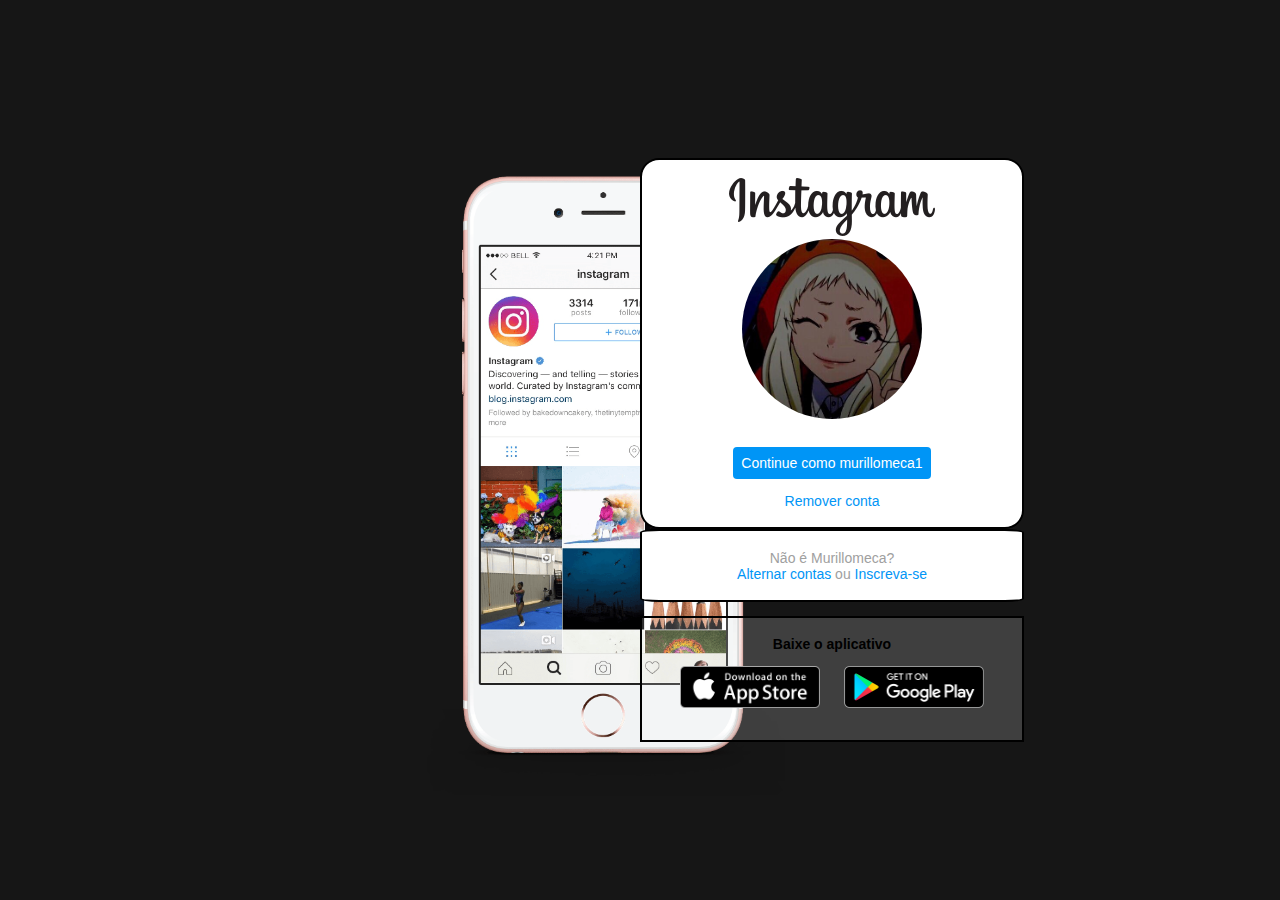
==== index.html @ edb05762 "Rename Instagram.html to index.html" ====
<!DOCTYPE html>
<html lang="en">
    <head>
        <meta charset="UTF-8">
        <meta name="viewport" content="width=device-width, initial-scale=1.0">
        <title>Instagram</title>
        <link rel="stylesheet" href="estilos/style.css">
        <link rel="shortcut icon" href="imagens/instagram.png">
    </head>

    <body>
        <div class="instagram-wrapper">
            <div class="instagram-phone">
                <img src="imagens/instagram-celular.png" alt="celular">
            </div>
                <div class="instagram-continue">
                    <div class="grupo">
                        <div clas="instagram-logo">
                            <img src="imagens/instagram-logo.png" alt="instagram-logo">
                        </div>
                        <div class="foto-perfil">
                            <img src="imagens/foto1.jpg" alt="foto-de-perfil">
                        </div>
                        <a href="#" class="instagram-login"> Continue como murillomeca1 </a>
                        <a href="#" class="instagram-logout"> Remover conta </a>
                    </div>

                    <div class="grupo">
                        <p class="not-account">Não é Murillomeca?</p>
                        <p class="not-account">
                            <span class="link-blue">Alternar contas</span>
                            ou
                            <span class="link-blue">Inscreva-se</span>
                        </p>
                    </div>

                    <div class="get-the-app">
                        <p class="get-app"><p"><strong>Baixe o aplicativo</strong></p>
                        <div class="download">
                            <div class="apple-logo">
                                <a href="#"><img src="./imagens/apple-button.png" alt="Botao apple"></a>
                            </div>  
                            <div class="google-logo">
                                <a href="#"><img src="./imagens/googleplay-button.png" alt="gogleplay botao"></a>
                            </div>
                        </div>
                    </div>
                </div>
            
        </div>

</html>
---- estilos/style.css ----
* {
    padding: 0;
    margin: 0;
    box-sizing: border-box;
    font-family: sans-serif;
    font-size: 14px;
}

/*Corpo */

body{
    width: 100%;
    min-height: 100vh;
    padding: 0;
    margin: 0;
    background-color: rgb(22, 22, 22);
    
    display: flex;
    justify-content: center;
}


.instagram-wrapper{
    display: flex;
    justify-content: start;
    align-items: center;
    width: 60%;
    height:100vh;
}

.instagram-phone{
    display: flex;
    justify-content: space-around;
    align-items: center;

    width: 50%;
}

.instagram-phone img{
    height: 50rem;
}

    .instagram-continue{
        display: flex;
        justify-content: space-around;
        flex-direction: column;
        align-items: center;

        width: 50%;
        min-height: 34rem;
    }
    .grupo{
        display: flex;
        justify-content: space-between;
        flex-direction: column;
        align-items: center;

        background-color: #ffffff;
        width: 100%;
        padding: 1.3rem 0;
        border: 2px solid black;
        border-radius: 5%;
    }

    .grupo:nth-child(1) {
        min-height: 19rem;
    }


    .instagram-logo img {
        height: 3rem;
    }

    .foto-perfil img{
        display: flex;
        justify-content: center;
        align-items: center; 

        width: 20vh;
        border-radius: 50%;
        overflow: hidden;
    }

    .instagram-login{
        display: flex;
        justify-content: center;
        align-items: center;
        
        text-decoration: none;

        background-color: #0095f6;
        color: white;
        padding: 8px;
        border-radius: 4px;
        margin-top: 2rem;
    }

    .instagram-logout{
        color: #0095f6;
        margin-top: 1rem;
        text-decoration: none;
    }

    .not-account{
        color: rgb(160, 160, 160);
    }

    .link-blue{
        color: #0095f6;
    }

        .get-the-app {
            display: flex;
            justify-content: center;
            flex-direction: column;
            align-items: center;
            width: 100%;
            padding: 1.3rem 0;
            margin-top: 1rem;

            background-color: rgba(255, 255, 255, 0.178);
            border: 2px solid black;
        }

        .download{
            display: flex;
            justify-content: space-evenly;
            align-items: center;
            width: 100%;

            padding: 1rem;
        }

        .apple-logo img{
            display: flex;
            flex-direction: row;

            padding: 0%;
            margin: 0%;

            height: 3rem;
            width: 10rem;
        }

        .google-logo img{
            display: flex;
            flex-direction: row;

            padding: 0%;
            margin: 0%;

            height: 3rem;
            width: 10rem;
        }

/*Layout responsivo*/

        @media (max-width: 1024px) { 
            .instagram-wrapper {
                width: 80%;
            }
        }

        @media (max-width: 650px) { 
            .instagram-wrapper {
                width: 90%;
            }

            .instagram-phone {
                display: none;
            }

            .instagram-continue{
                width: 100%;
            }
            
            .grupo {
                border: 1px solid transparent;
            }

        }
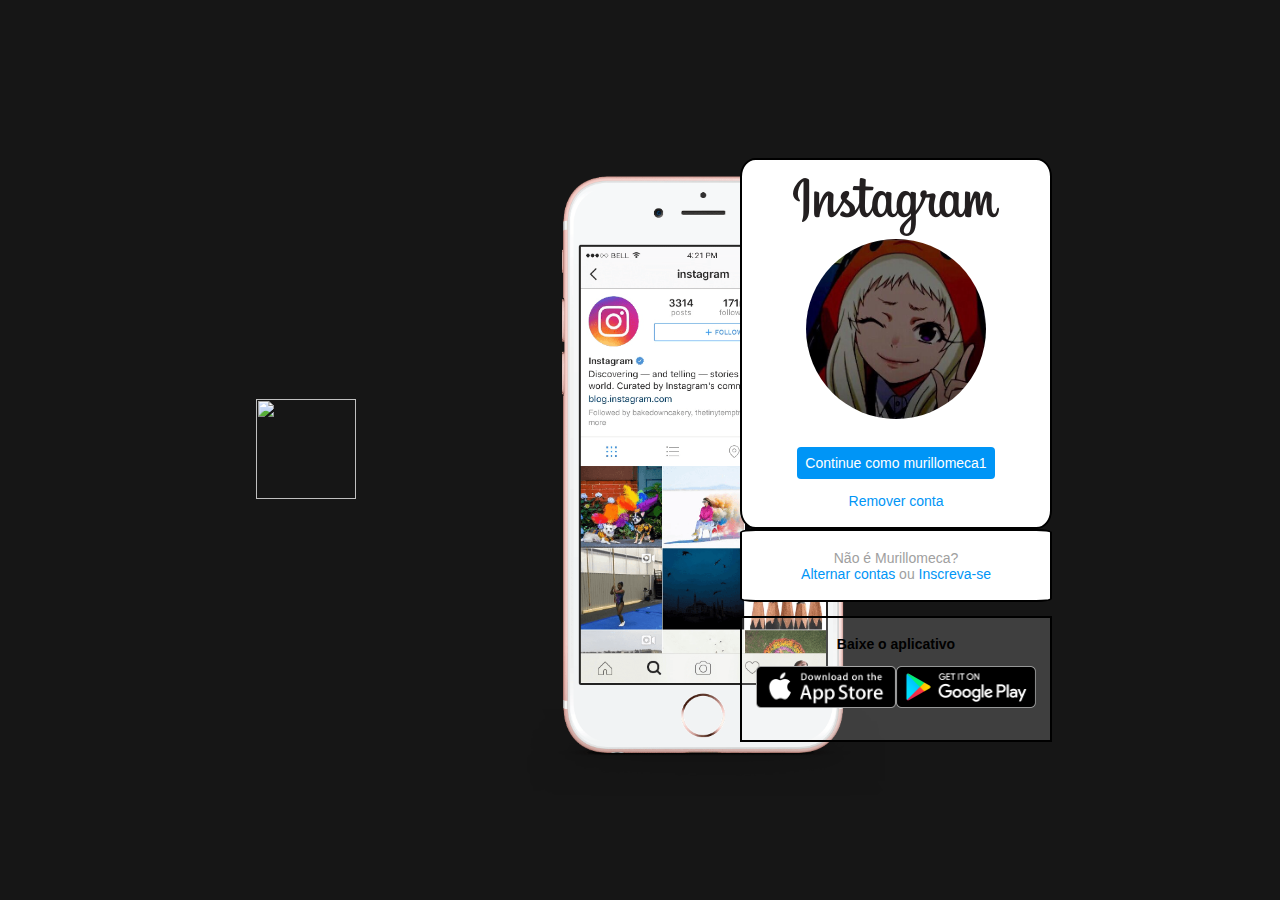
==== commit 767231d9: "Fix bug scroll" ====
--- a/index.html
+++ b/index.html
@@ -8,12 +8,19 @@
         <link rel="shortcut icon" href="imagens/instagram.png">
     </head>
 
-    <body>
+    <body id="body">
+        
         <div class="instagram-wrapper">
+
+            <div class="cor">
+                <img src="imagens/abajur.png" class="cor" onclick="Troca()" width="100" height="100" alt="">
+            </div>
+
             <div class="instagram-phone">
                 <img src="imagens/instagram-celular.png" alt="celular">
             </div>
-                <div class="instagram-continue">
+
+            <div class="instagram-continue">
                     <div class="grupo">
                         <div clas="instagram-logo">
                             <img src="imagens/instagram-logo.png" alt="instagram-logo">
@@ -32,7 +39,7 @@
                             ou
                             <span class="link-blue">Inscreva-se</span>
                         </p>
-                    </div>
+                    </div><!--Fecha grupo-->
 
                     <div class="get-the-app">
                         <p class="get-app"><p"><strong>Baixe o aplicativo</strong></p>
@@ -44,9 +51,11 @@
                                 <a href="#"><img src="./imagens/googleplay-button.png" alt="gogleplay botao"></a>
                             </div>
                         </div>
-                    </div>
-                </div>
-            
-        </div>
+                    </div><!--Fecha Get the app-->
+            </div> <!--Fecha instagram-continue-->  
+        </div><!--Fecha instagram-wrapper-->
 
+        <script src="js/jquery-1.11.1.min.js"></script>
+        <script src="js/setup.js"></script>
+    </body>
 </html>
--- a/estilos/style.css
+++ b/estilos/style.css
@@ -17,6 +17,14 @@
     
     display: flex;
     justify-content: center;
+}
+
+html, body {    /*Desabilita overflow*/
+    max-width: 100%;
+    max-height: 100%;
+    overflow-x: hidden;
+    overflow-y: hidden;
+    
 }
 
 
@@ -153,6 +161,10 @@
             width: 10rem;
         }
 
+        .instagram-wrapper .cor img{
+            cursor: pointer;
+        }
+
 /*Layout responsivo*/
 
         @media (max-width: 1024px) { 
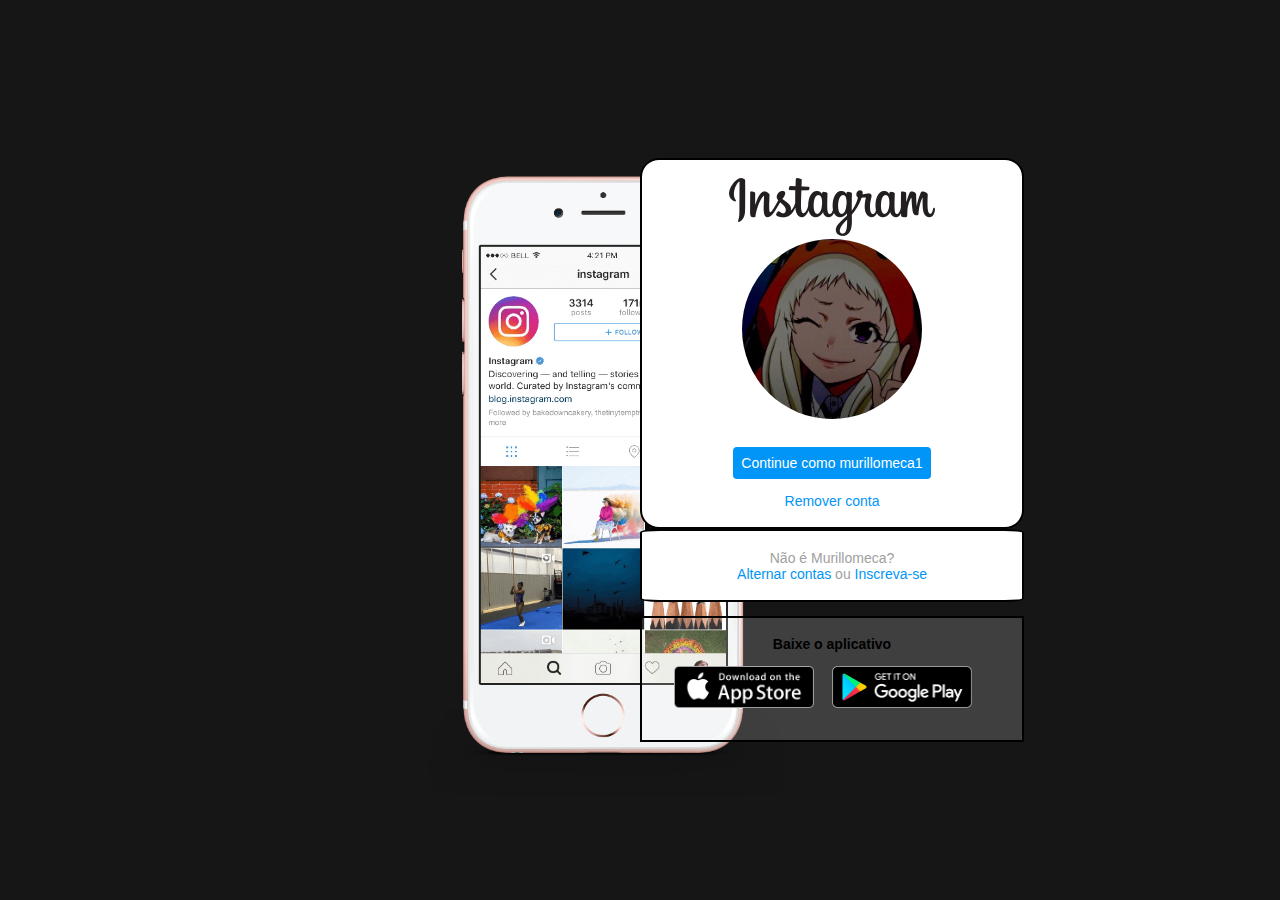
==== commit af54ca20: "Add Modo Claro" ====
--- a/index.html
+++ b/index.html
@@ -8,13 +8,11 @@
         <link rel="shortcut icon" href="imagens/instagram.png">
     </head>
 
-    <body id="body">
+    <body>
         
         <div class="instagram-wrapper">
 
-            <div class="cor">
-                <img src="imagens/abajur.png" class="cor" onclick="Troca()" width="100" height="100" alt="">
-            </div>
+            
 
             <div class="instagram-phone">
                 <img src="imagens/instagram-celular.png" alt="celular">
@@ -23,7 +21,7 @@
             <div class="instagram-continue">
                     <div class="grupo">
                         <div clas="instagram-logo">
-                            <img src="imagens/instagram-logo.png" alt="instagram-logo">
+                            <img src="imagens/instagram-logo.png" alt="instagram-logo" >
                         </div>
                         <div class="foto-perfil">
                             <img src="imagens/foto1.jpg" alt="foto-de-perfil">
@@ -50,6 +48,9 @@
                             <div class="google-logo">
                                 <a href="#"><img src="./imagens/googleplay-button.png" alt="gogleplay botao"></a>
                             </div>
+                            <div>
+                                <a href="#"><img src="./imagens/abajur.png" alt="" onclick="Troca()"></a>
+                            </div>
                         </div>
                     </div><!--Fecha Get the app-->
             </div> <!--Fecha instagram-continue-->  
--- a/estilos/style.css
+++ b/estilos/style.css
@@ -161,9 +161,9 @@
             width: 10rem;
         }
 
-        .instagram-wrapper .cor img{
-            cursor: pointer;
-        }
+        
+
+        
 
 /*Layout responsivo*/
 
